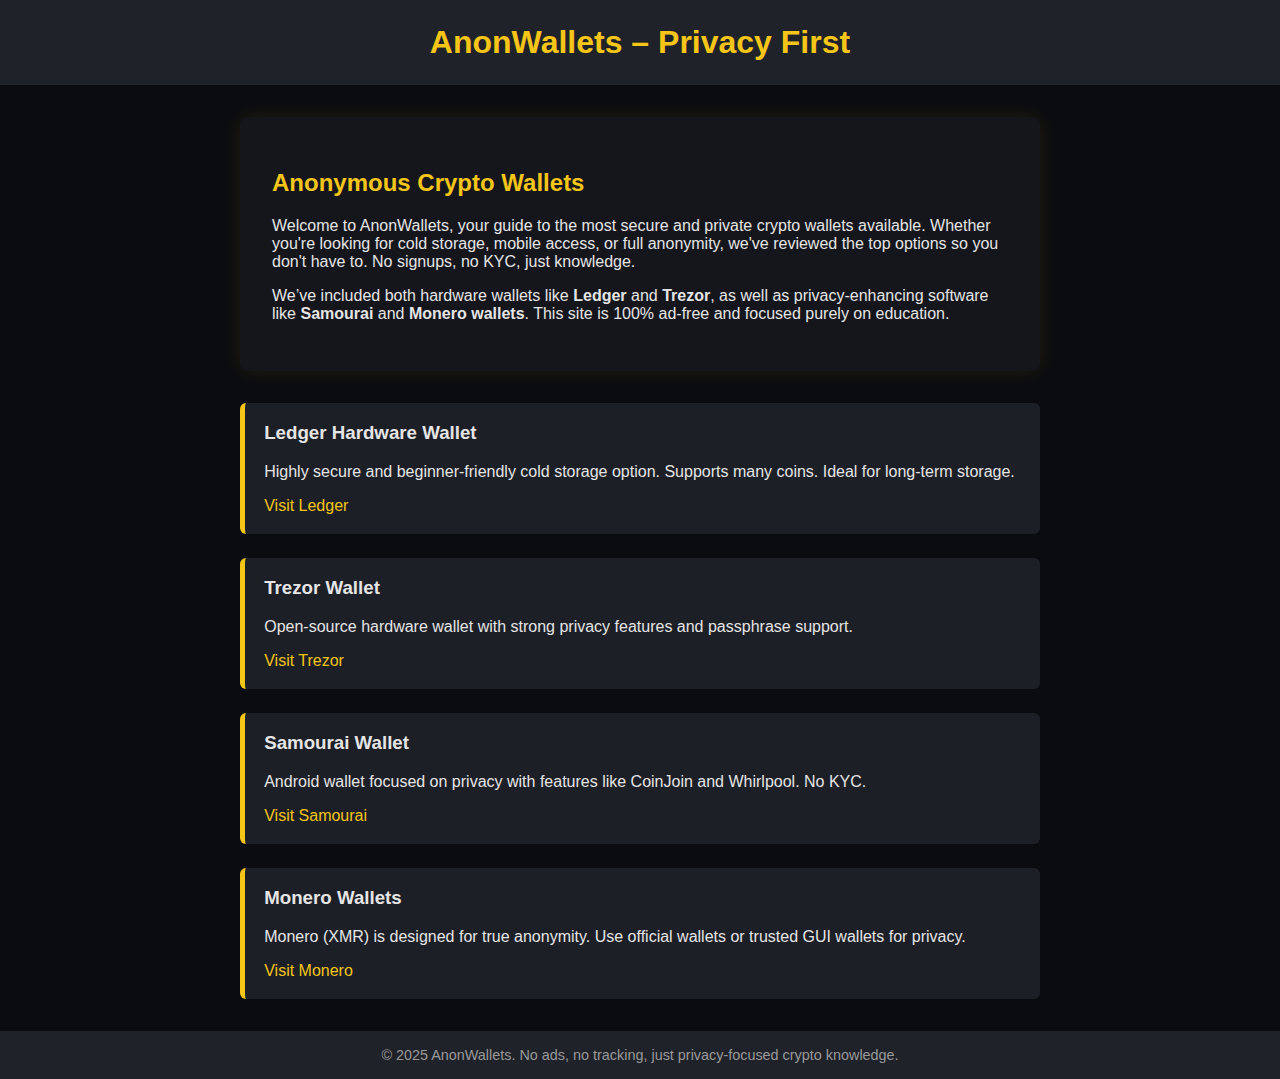
==== index.html @ 2bb1e430 "Update index.html" ====
<!DOCTYPE html>
<html lang="en">
<head>
  <meta charset="UTF-8" />
  <meta name="viewport" content="width=device-width, initial-scale=1.0" />
  <meta name="description" content="Explore the best anonymous crypto wallets for privacy and security. No KYC. No signups. Just secure storage." />
  <title>AnonWallets – Private Crypto Wallets</title>
  <link rel="icon" href="/favicon.ico" />
  <style>
    body {
      margin: 0;
      font-family: 'Segoe UI', sans-serif;
      background-color: #0b0c10;
      color: #e5e5e5;
    }

    header {
      background-color: #1f2229;
      padding: 1.5rem;
      text-align: center;
    }

    header h1 {
      color: #f5c518;
      font-size: 2rem;
      margin: 0;
    }

    main {
      padding: 2rem;
      max-width: 800px;
      margin: auto;
    }

    section.intro {
      background-color: #14161c;
      border-radius: 8px;
      padding: 2rem;
      margin-bottom: 2rem;
      box-shadow: 0 0 20px rgba(245, 197, 24, 0.1);
    }

    .intro h2 {
      color: #f5c518;
    }

    .wallets {
      display: grid;
      grid-template-columns: 1fr;
      gap: 1.5rem;
    }

    .wallet-card {
      background: #1c1f26;
      border-left: 5px solid #f5c518;
      padding: 1.2rem;
      border-radius: 6px;
      transition: transform 0.2s;
    }

    .wallet-card:hover {
      transform: translateY(-3px);
    }

    .wallet-card h3 {
      margin-top: 0;
      color: #e5e5e5;
    }

    .wallet-card a {
      color: #f5c518;
      text-decoration: none;
    }

    footer {
      text-align: center;
      padding: 1rem;
      background-color: #1f2229;
      color: #999;
      font-size: 0.9rem;
    }
  </style>
  <script type="application/ld+json">
    {
      "@context": "https://schema.org",
      "@type": "WebSite",
      "name": "AnonWallets",
      "url": "https://anonwallets.vercel.app",
      "description": "Explore the best anonymous crypto wallets for privacy and security. No KYC. No signups. Just secure storage.",
      "publisher": {
        "@type": "Organization",
        "name": "AnonWallets"
      }
    }
  </script>
</head>
<body>
  <header>
    <h1>AnonWallets – Privacy First</h1>
  </header>

  <main>
    <section class="intro">
      <h2>Anonymous Crypto Wallets</h2>
      <p>Welcome to AnonWallets, your guide to the most secure and private crypto wallets available. Whether you're looking for cold storage, mobile access, or full anonymity, we've reviewed the top options so you don't have to. No signups, no KYC, just knowledge.</p>
      <p>We’ve included both hardware wallets like <strong>Ledger</strong> and <strong>Trezor</strong>, as well as privacy-enhancing software like <strong>Samourai</strong> and <strong>Monero wallets</strong>. This site is 100% ad-free and focused purely on education.</p>
    </section>

    <section class="wallets">
      <div class="wallet-card">
        <h3>Ledger Hardware Wallet</h3>
        <p>Highly secure and beginner-friendly cold storage option. Supports many coins. Ideal for long-term storage.</p>
        <a href="https://shop.ledger.com/?r=4b01c2ac4e5e" target="_blank">Visit Ledger</a>
      </div>

      <div class="wallet-card">
        <h3>Trezor Wallet</h3>
        <p>Open-source hardware wallet with strong privacy features and passphrase support.</p>
        <a href="https://affil.trezor.io/aff_c?offer_id=239&aff_id=35816" target="_blank">Visit Trezor</a>
      </div>

      <div class="wallet-card">
        <h3>Samourai Wallet</h3>
        <p>Android wallet focused on privacy with features like CoinJoin and Whirlpool. No KYC.</p>
        <a href="https://samouraiwallet.com/" target="_blank">Visit Samourai</a>
      </div>

      <div class="wallet-card">
        <h3>Monero Wallets</h3>
        <p>Monero (XMR) is designed for true anonymity. Use official wallets or trusted GUI wallets for privacy.</p>
        <a href="https://www.getmonero.org/downloads/" target="_blank">Visit Monero</a>
      </div>
    </section>
  </main>

  <footer>
    &copy; 2025 AnonWallets. No ads, no tracking, just privacy-focused crypto knowledge.
  </footer>
</body>
</html>
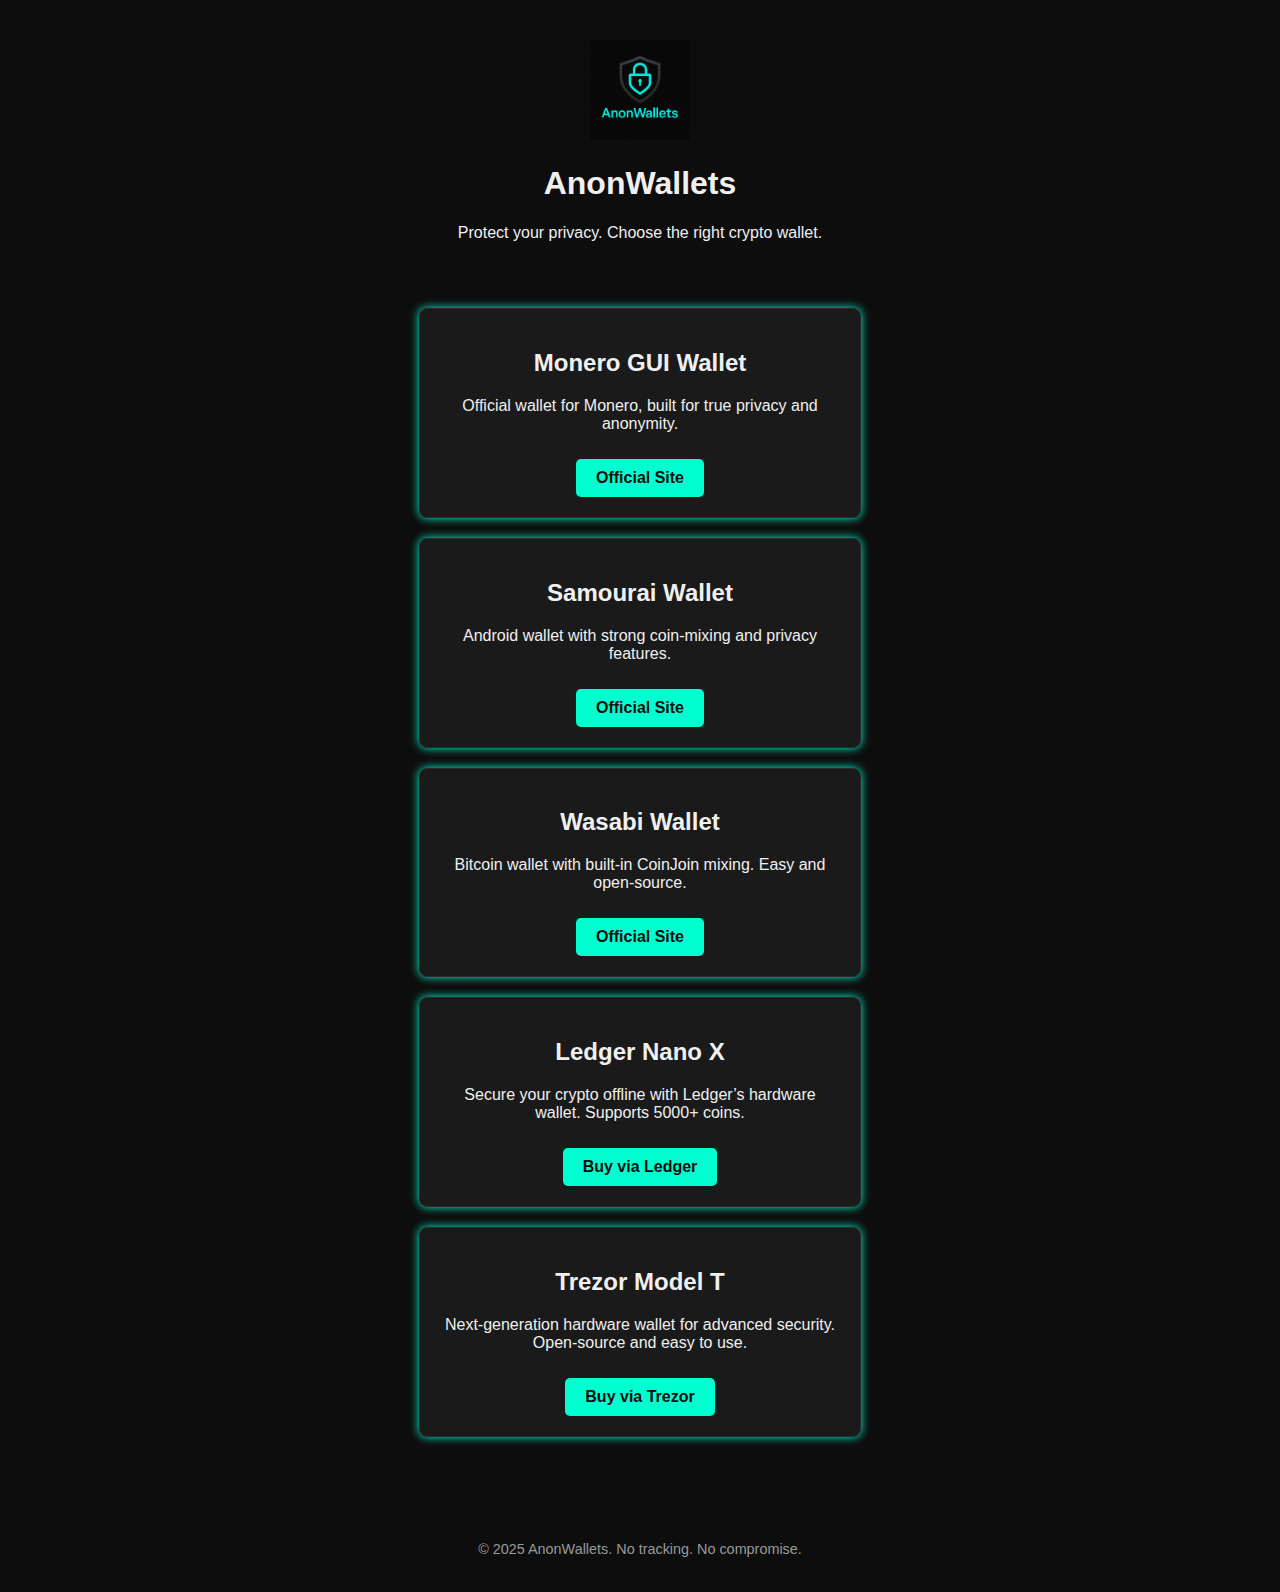
==== commit 3dd2ab8e: "Add files via upload" ====
--- a/index.html
+++ b/index.html
@@ -2,139 +2,67 @@
 <html lang="en">
 <head>
   <meta charset="UTF-8" />
-  <meta name="viewport" content="width=device-width, initial-scale=1.0" />
-  <meta name="description" content="Explore the best anonymous crypto wallets for privacy and security. No KYC. No signups. Just secure storage." />
-  <title>AnonWallets – Private Crypto Wallets</title>
-  <link rel="icon" href="/favicon.ico" />
-  <style>
-    body {
-      margin: 0;
-      font-family: 'Segoe UI', sans-serif;
-      background-color: #0b0c10;
-      color: #e5e5e5;
-    }
+  <meta name="viewport" content="width=device-width, initial-scale=1.0"/>
+  <title>AnonWallets - Private Crypto Wallets</title>
+  <meta name="description" content="Explore anonymous and privacy-focused crypto wallets. Find the best tools for secure, trace-free transactions.">
 
-    header {
-      background-color: #1f2229;
-      padding: 1.5rem;
-      text-align: center;
-    }
+  <!-- Open Graph metadata -->
+  <meta property="og:title" content="AnonWallets - Private Crypto Wallets">
+  <meta property="og:description" content="Top privacy wallets for crypto users who care about anonymity and security.">
+  <meta property="og:image" content="https://anonwallets.vercel.app/logo.png">
+  <meta property="og:url" content="https://anonwallets.vercel.app">
+  <meta property="og:type" content="website">
 
-    header h1 {
-      color: #f5c518;
-      font-size: 2rem;
-      margin: 0;
-    }
+  <!-- Twitter Card metadata -->
+  <meta name="twitter:card" content="summary_large_image">
+  <meta name="twitter:title" content="AnonWallets - Private Crypto Wallets">
+  <meta name="twitter:description" content="Top privacy wallets for crypto users who care about anonymity and security.">
+  <meta name="twitter:image" content="https://anonwallets.vercel.app/logo.png">
 
-    main {
-      padding: 2rem;
-      max-width: 800px;
-      margin: auto;
-    }
-
-    section.intro {
-      background-color: #14161c;
-      border-radius: 8px;
-      padding: 2rem;
-      margin-bottom: 2rem;
-      box-shadow: 0 0 20px rgba(245, 197, 24, 0.1);
-    }
-
-    .intro h2 {
-      color: #f5c518;
-    }
-
-    .wallets {
-      display: grid;
-      grid-template-columns: 1fr;
-      gap: 1.5rem;
-    }
-
-    .wallet-card {
-      background: #1c1f26;
-      border-left: 5px solid #f5c518;
-      padding: 1.2rem;
-      border-radius: 6px;
-      transition: transform 0.2s;
-    }
-
-    .wallet-card:hover {
-      transform: translateY(-3px);
-    }
-
-    .wallet-card h3 {
-      margin-top: 0;
-      color: #e5e5e5;
-    }
-
-    .wallet-card a {
-      color: #f5c518;
-      text-decoration: none;
-    }
-
-    footer {
-      text-align: center;
-      padding: 1rem;
-      background-color: #1f2229;
-      color: #999;
-      font-size: 0.9rem;
-    }
-  </style>
-  <script type="application/ld+json">
-    {
-      "@context": "https://schema.org",
-      "@type": "WebSite",
-      "name": "AnonWallets",
-      "url": "https://anonwallets.vercel.app",
-      "description": "Explore the best anonymous crypto wallets for privacy and security. No KYC. No signups. Just secure storage.",
-      "publisher": {
-        "@type": "Organization",
-        "name": "AnonWallets"
-      }
-    }
-  </script>
+  <link rel="stylesheet" href="styles.css" />
+  <link rel="icon" href="https://anonwallets.vercel.app/logo.png" type="image/png" />
 </head>
 <body>
   <header>
-    <h1>AnonWallets – Privacy First</h1>
+    <img src="anonwallets-logo.png" alt="AnonWallets Logo" class="logo" />
+    <h1>AnonWallets</h1>
+    <p>Protect your privacy. Choose the right crypto wallet.</p>
   </header>
 
-  <main>
-    <section class="intro">
-      <h2>Anonymous Crypto Wallets</h2>
-      <p>Welcome to AnonWallets, your guide to the most secure and private crypto wallets available. Whether you're looking for cold storage, mobile access, or full anonymity, we've reviewed the top options so you don't have to. No signups, no KYC, just knowledge.</p>
-      <p>We’ve included both hardware wallets like <strong>Ledger</strong> and <strong>Trezor</strong>, as well as privacy-enhancing software like <strong>Samourai</strong> and <strong>Monero wallets</strong>. This site is 100% ad-free and focused purely on education.</p>
-    </section>
+  <section class="wallets">
+    <div class="wallet-card">
+      <h2>Monero GUI Wallet</h2>
+      <p>Official wallet for Monero, built for true privacy and anonymity.</p>
+      <a href="https://www.getmonero.org/downloads/" class="btn" target="_blank">Official Site</a>
+    </div>
 
-    <section class="wallets">
-      <div class="wallet-card">
-        <h3>Ledger Hardware Wallet</h3>
-        <p>Highly secure and beginner-friendly cold storage option. Supports many coins. Ideal for long-term storage.</p>
-        <a href="https://shop.ledger.com/?r=4b01c2ac4e5e" target="_blank">Visit Ledger</a>
-      </div>
+    <div class="wallet-card">
+      <h2>Samourai Wallet</h2>
+      <p>Android wallet with strong coin-mixing and privacy features.</p>
+      <a href="https://samouraiwallet.com/" class="btn" target="_blank">Official Site</a>
+    </div>
 
-      <div class="wallet-card">
-        <h3>Trezor Wallet</h3>
-        <p>Open-source hardware wallet with strong privacy features and passphrase support.</p>
-        <a href="https://affil.trezor.io/aff_c?offer_id=239&aff_id=35816" target="_blank">Visit Trezor</a>
-      </div>
+    <div class="wallet-card">
+      <h2>Wasabi Wallet</h2>
+      <p>Bitcoin wallet with built-in CoinJoin mixing. Easy and open-source.</p>
+      <a href="https://www.wasabiwallet.io/" class="btn" target="_blank">Official Site</a>
+    </div>
 
-      <div class="wallet-card">
-        <h3>Samourai Wallet</h3>
-        <p>Android wallet focused on privacy with features like CoinJoin and Whirlpool. No KYC.</p>
-        <a href="https://samouraiwallet.com/" target="_blank">Visit Samourai</a>
-      </div>
-
-      <div class="wallet-card">
-        <h3>Monero Wallets</h3>
-        <p>Monero (XMR) is designed for true anonymity. Use official wallets or trusted GUI wallets for privacy.</p>
-        <a href="https://www.getmonero.org/downloads/" target="_blank">Visit Monero</a>
-      </div>
-    </section>
-  </main>
+    <div class="wallet-card">
+      <h2>Ledger Nano X</h2>
+      <p>Secure your crypto offline with Ledger’s hardware wallet. Supports 5000+ coins.</p>
+      <a href="https://shop.ledger.com/?r=23c3e3baff0d" class="btn" target="_blank">Buy via Ledger</a>
+    </div>
+  
+    <div class="wallet-card">
+      <h2>Trezor Model T</h2>
+      <p>Next-generation hardware wallet for advanced security. Open-source and easy to use.</p>
+      <a href="https://affil.trezor.io/aff_c?offer_id=239&aff_id=35816" class="btn" target="_blank">Buy via Trezor</a>
+    </div>
+  </section>
 
   <footer>
-    &copy; 2025 AnonWallets. No ads, no tracking, just privacy-focused crypto knowledge.
+    <p>&copy; 2025 AnonWallets. No tracking. No compromise.</p>
   </footer>
 </body>
 </html>
--- a/styles.css
+++ b/styles.css
@@ -0,0 +1,47 @@
+
+body {
+  margin: 0;
+  font-family: 'Arial', sans-serif;
+  background-color: #0d0d0d;
+  color: #f0f0f0;
+  text-align: center;
+}
+.logo {
+  width: 100px;
+  margin-top: 20px;
+}
+header {
+  padding: 20px;
+}
+.wallets {
+  display: flex;
+  flex-direction: column;
+  align-items: center;
+  padding: 20px;
+}
+.wallet-card {
+  background-color: #1a1a1a;
+  border: 1px solid #2a2a2a;
+  border-radius: 8px;
+  padding: 20px;
+  margin: 10px;
+  width: 90%;
+  max-width: 400px;
+  box-shadow: 0 0 10px #00ffd0;
+}
+.btn {
+  display: inline-block;
+  margin-top: 10px;
+  padding: 10px 20px;
+  color: #0d0d0d;
+  background-color: #00ffd0;
+  text-decoration: none;
+  border-radius: 5px;
+  font-weight: bold;
+}
+footer {
+  margin-top: 40px;
+  padding: 20px;
+  font-size: 0.9em;
+  color: #999;
+}
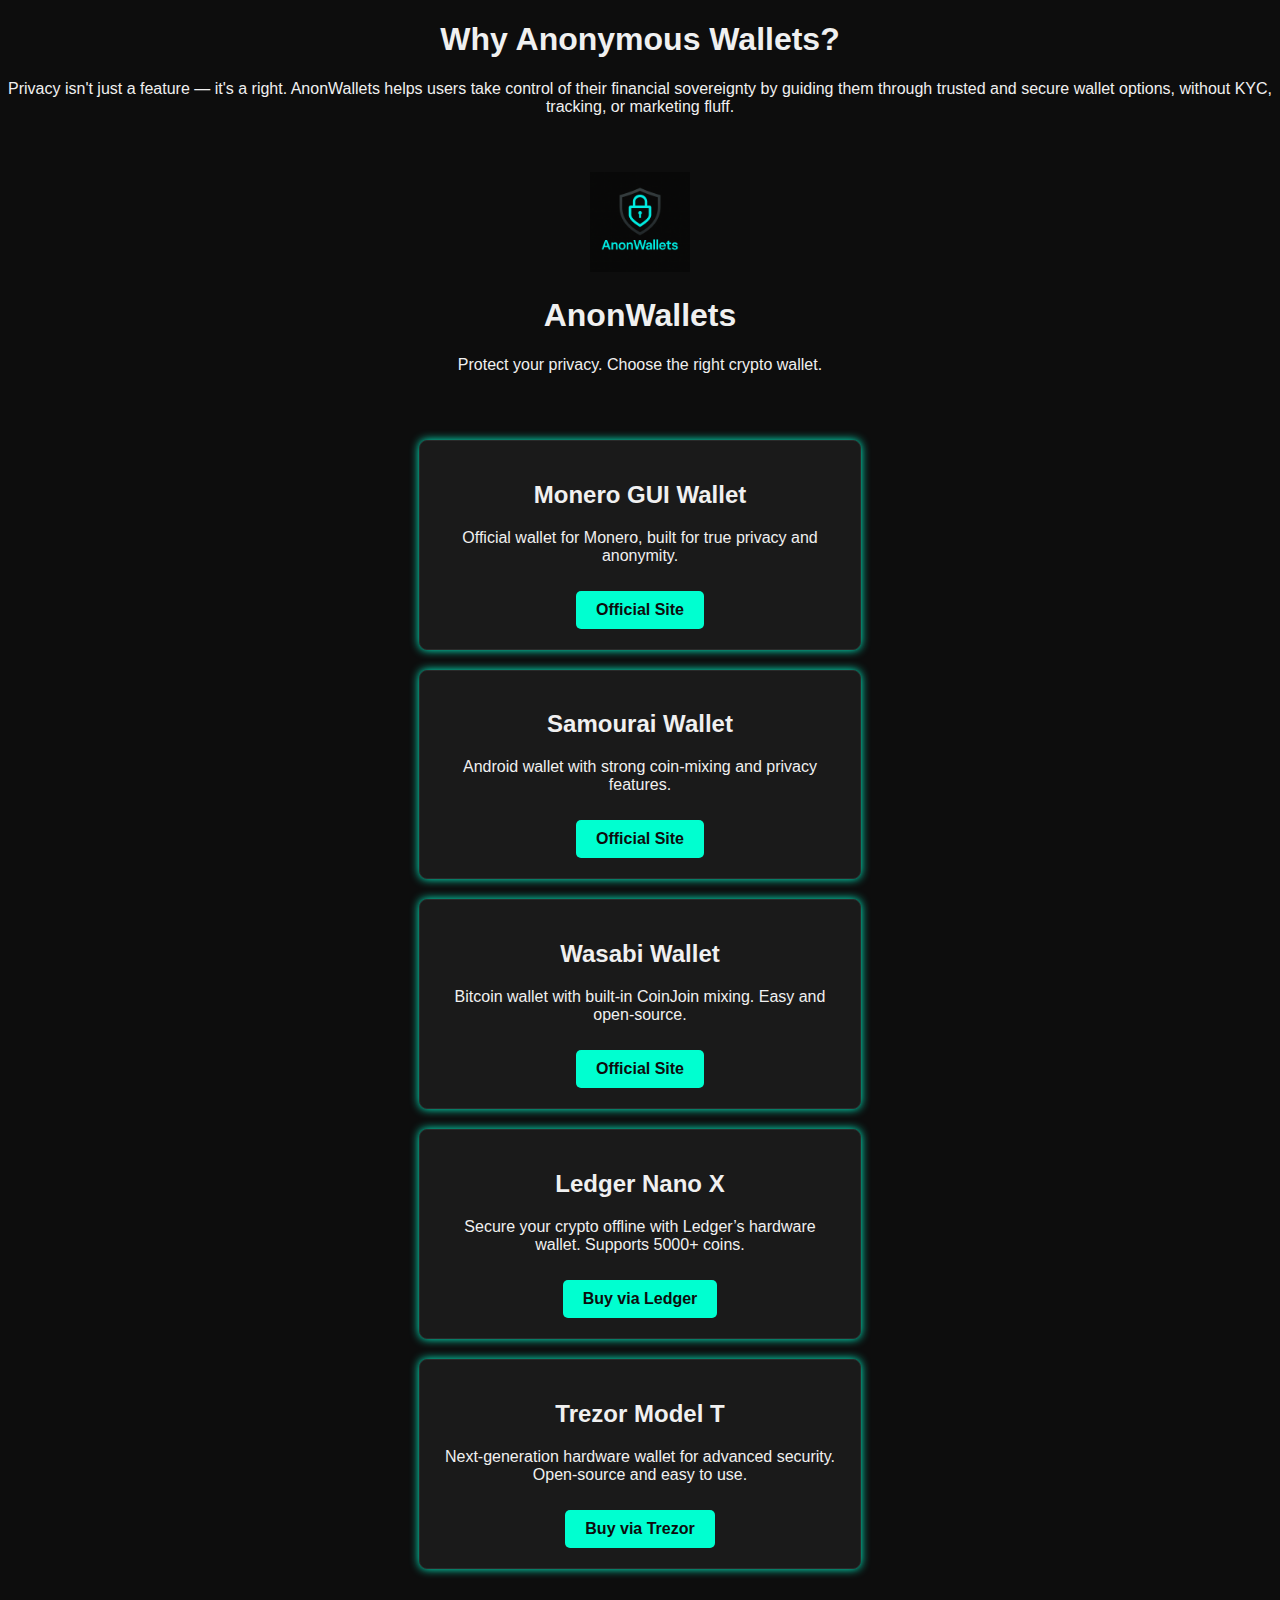
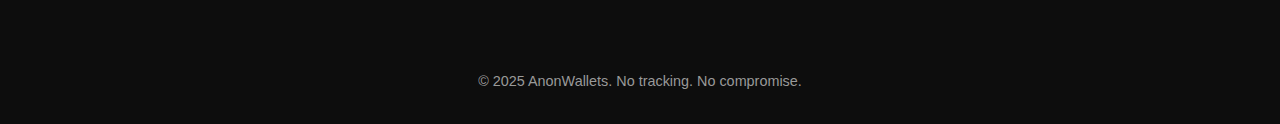
==== commit c29f5c15: "Add files via upload" ====
--- a/index.html
+++ b/index.html
@@ -1,6 +1,11 @@
 <!DOCTYPE html>
 <html lang="en">
 <head>
+    <meta property="og:title" content="AnonWallets – Private Crypto Wallets">
+    <meta property="og:description" content="Top privacy wallets for crypto users who care about anonymity and security.">
+    <meta property="og:image" content="anonwallets-preview.png">
+    <meta name="twitter:card" content="summary_large_image">
+    <meta name="twitter:image" content="anonwallets-preview.png">
   <meta charset="UTF-8" />
   <meta name="viewport" content="width=device-width, initial-scale=1.0"/>
   <title>AnonWallets - Private Crypto Wallets</title>
@@ -23,6 +28,10 @@
   <link rel="icon" href="https://anonwallets.vercel.app/logo.png" type="image/png" />
 </head>
 <body>
+    <section class="intro-section">
+      <h1>Why Anonymous Wallets?</h1>
+      <p>Privacy isn't just a feature — it's a right. AnonWallets helps users take control of their financial sovereignty by guiding them through trusted and secure wallet options, without KYC, tracking, or marketing fluff.</p>
+    </section>
   <header>
     <img src="anonwallets-logo.png" alt="AnonWallets Logo" class="logo" />
     <h1>AnonWallets</h1>
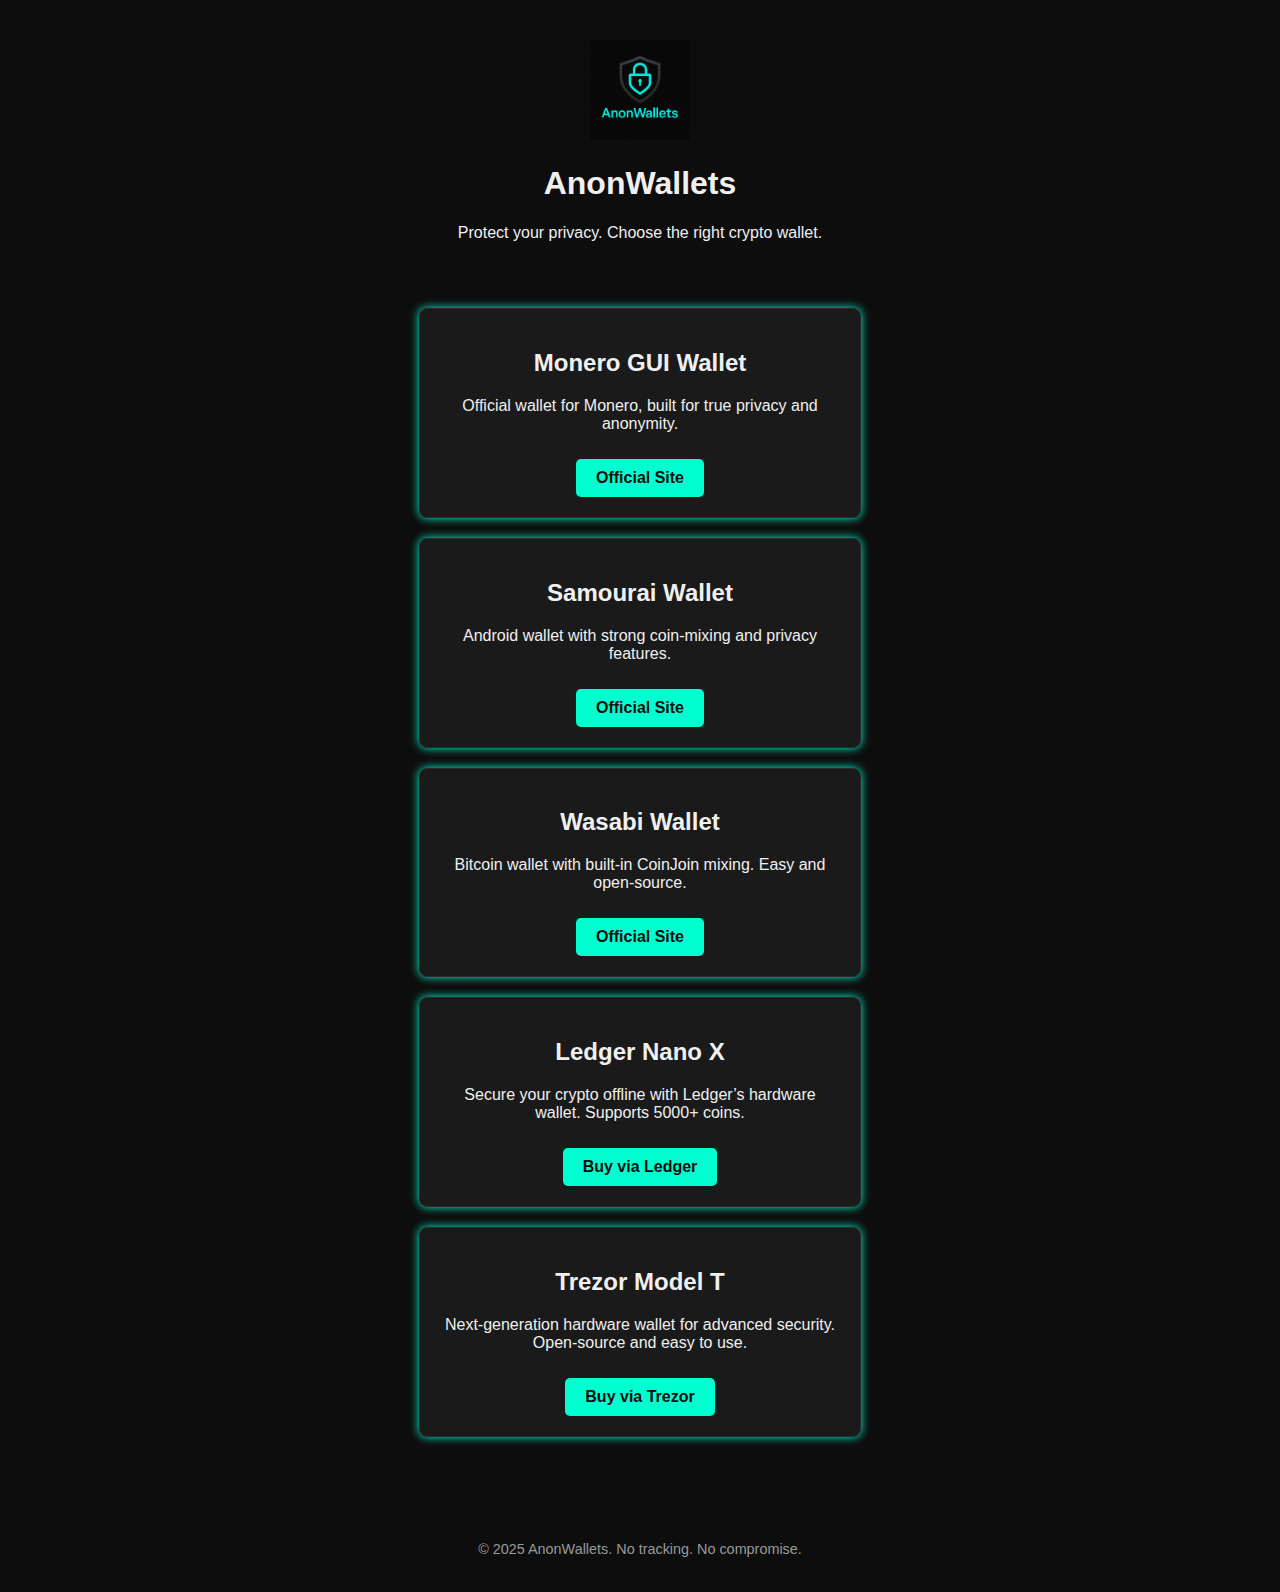
==== commit 1bd88a71: "Add files via upload" ====
--- a/index.html
+++ b/index.html
@@ -1,11 +1,6 @@
 <!DOCTYPE html>
 <html lang="en">
 <head>
-    <meta property="og:title" content="AnonWallets – Private Crypto Wallets">
-    <meta property="og:description" content="Top privacy wallets for crypto users who care about anonymity and security.">
-    <meta property="og:image" content="anonwallets-preview.png">
-    <meta name="twitter:card" content="summary_large_image">
-    <meta name="twitter:image" content="anonwallets-preview.png">
   <meta charset="UTF-8" />
   <meta name="viewport" content="width=device-width, initial-scale=1.0"/>
   <title>AnonWallets - Private Crypto Wallets</title>
@@ -27,11 +22,7 @@
   <link rel="stylesheet" href="styles.css" />
   <link rel="icon" href="https://anonwallets.vercel.app/logo.png" type="image/png" />
 </head>
-<body>
-    <section class="intro-section">
-      <h1>Why Anonymous Wallets?</h1>
-      <p>Privacy isn't just a feature — it's a right. AnonWallets helps users take control of their financial sovereignty by guiding them through trusted and secure wallet options, without KYC, tracking, or marketing fluff.</p>
-    </section>
+<body class="fade-in">
   <header>
     <img src="anonwallets-logo.png" alt="AnonWallets Logo" class="logo" />
     <h1>AnonWallets</h1>
@@ -75,3 +66,9 @@
   </footer>
 </body>
 </html>
+
+<script>
+  document.addEventListener("DOMContentLoaded", function () {
+    document.body.classList.add("fade-in");
+  });
+</script>
--- a/styles.css
+++ b/styles.css
@@ -45,3 +45,13 @@
   font-size: 0.9em;
   color: #999;
 }
+
+
+/* Animoitu siirtymä sivun latauksessa */
+body {
+  opacity: 0;
+  transition: opacity 0.8s ease-in-out;
+}
+body.fade-in {
+  opacity: 1;
+}
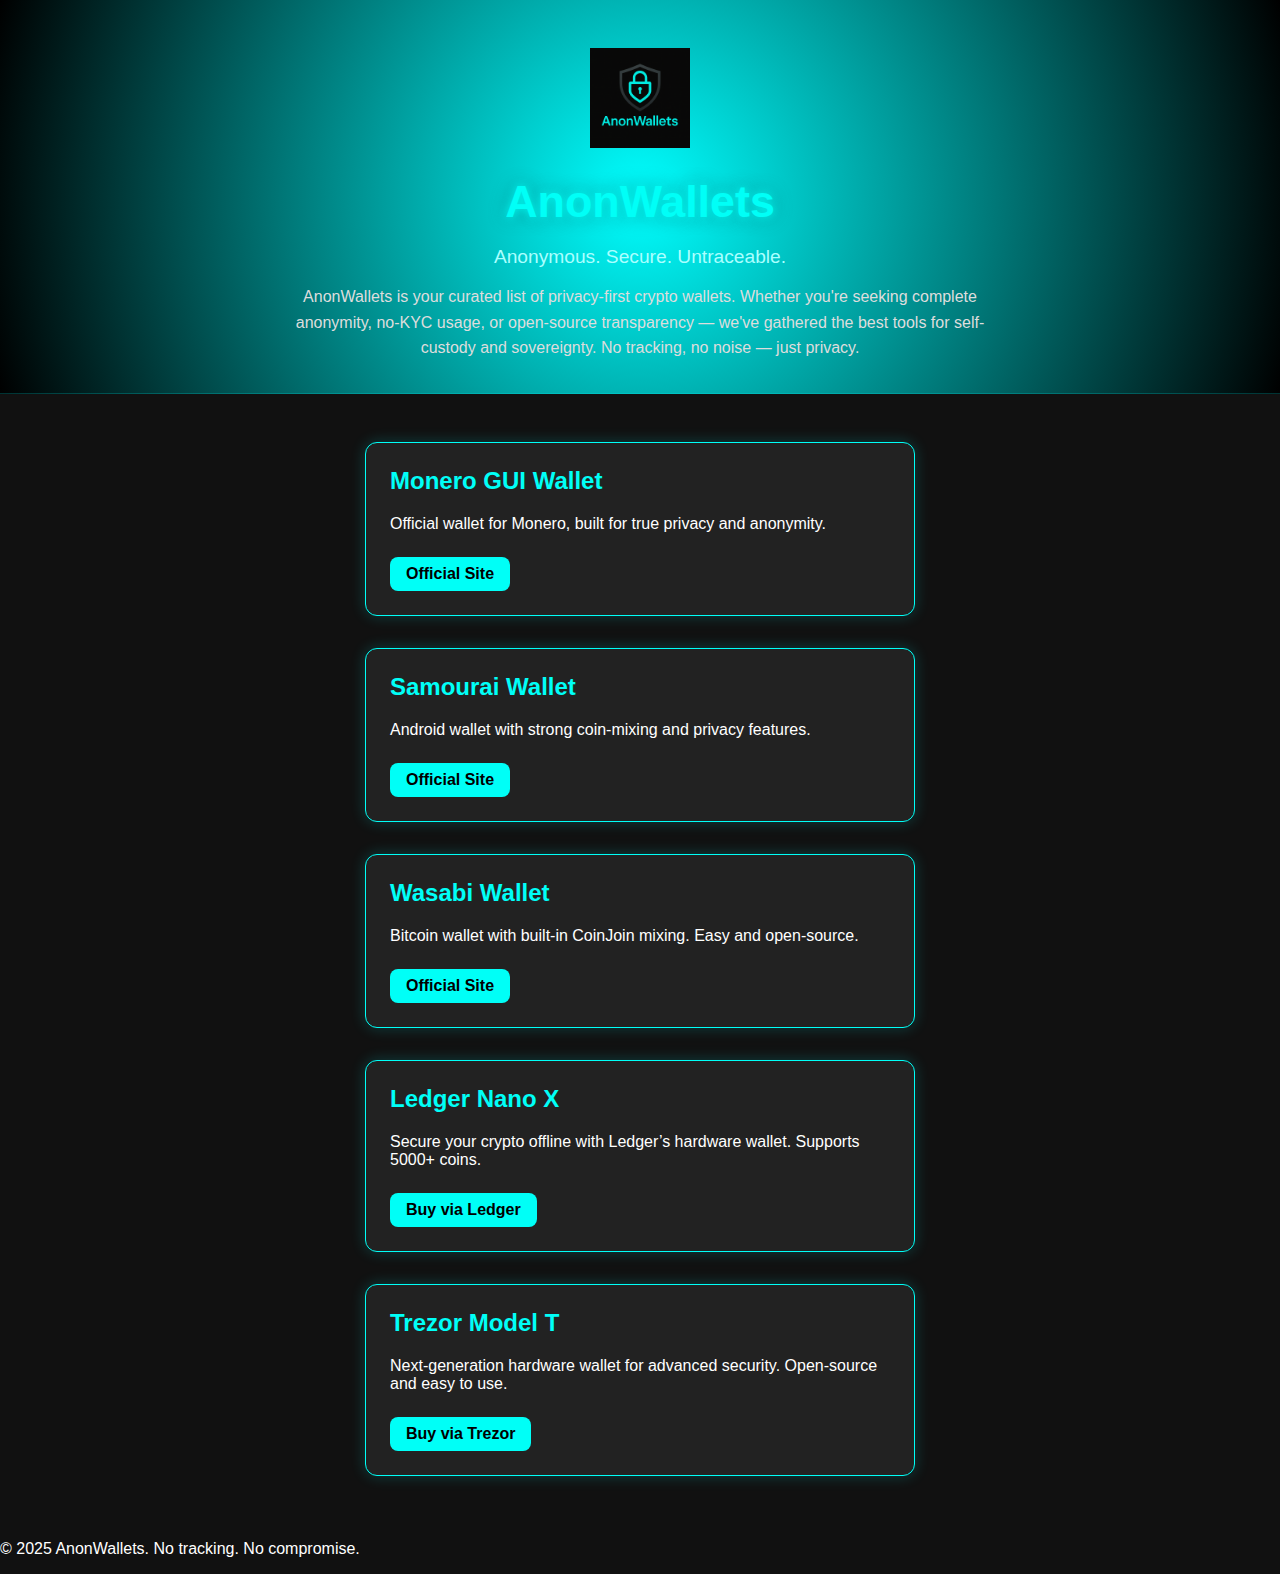
==== commit 882adab0: "Add files via upload" ====
--- a/index.html
+++ b/index.html
@@ -1,3 +1,4 @@
+
 <!DOCTYPE html>
 <html lang="en">
 <head>
@@ -23,10 +24,15 @@
   <link rel="icon" href="https://anonwallets.vercel.app/logo.png" type="image/png" />
 </head>
 <body class="fade-in">
-  <header>
+  <header class="glow-header">
     <img src="anonwallets-logo.png" alt="AnonWallets Logo" class="logo" />
     <h1>AnonWallets</h1>
-    <p>Protect your privacy. Choose the right crypto wallet.</p>
+    <p class="tagline">Anonymous. Secure. Untraceable.</p>
+    <div class="intro-message">
+      <p>
+        AnonWallets is your curated list of privacy-first crypto wallets. Whether you're seeking complete anonymity, no-KYC usage, or open-source transparency — we've gathered the best tools for self-custody and sovereignty. No tracking, no noise — just privacy.
+      </p>
+    </div>
   </header>
 
   <section class="wallets">
--- a/styles.css
+++ b/styles.css
@@ -1,57 +1,100 @@
 
 body {
+  background-color: #111;
+  font-family: 'Arial', sans-serif;
   margin: 0;
-  font-family: 'Arial', sans-serif;
-  background-color: #0d0d0d;
-  color: #f0f0f0;
+  padding: 0;
+  color: #fff;
+}
+
+.fade-in {
+  animation: fadeIn 1s ease-in-out;
+}
+
+@keyframes fadeIn {
+  from { opacity: 0; }
+  to { opacity: 1; }
+}
+
+.logo {
+  max-width: 100px;
+  margin-bottom: 1rem;
+}
+
+header {
   text-align: center;
 }
-.logo {
-  width: 100px;
-  margin-top: 20px;
-}
-header {
-  padding: 20px;
-}
+
 .wallets {
   display: flex;
   flex-direction: column;
   align-items: center;
-  padding: 20px;
+  padding: 2rem 1rem;
 }
+
 .wallet-card {
-  background-color: #1a1a1a;
-  border: 1px solid #2a2a2a;
+  background-color: #222;
+  border-radius: 12px;
+  padding: 1.5rem;
+  margin: 1rem;
+  width: 90%;
+  max-width: 500px;
+  box-shadow: 0 0 15px rgba(0, 255, 255, 0.2);
+  border: 1px solid #00fff7;
+}
+
+.wallet-card h2 {
+  margin-top: 0;
+  color: #00fff7;
+}
+
+.wallet-card .btn {
+  background-color: #00fff7;
+  color: #000;
+  padding: 0.5rem 1rem;
   border-radius: 8px;
-  padding: 20px;
-  margin: 10px;
-  width: 90%;
-  max-width: 400px;
-  box-shadow: 0 0 10px #00ffd0;
-}
-.btn {
   display: inline-block;
-  margin-top: 10px;
-  padding: 10px 20px;
-  color: #0d0d0d;
-  background-color: #00ffd0;
+  margin-top: 0.5rem;
   text-decoration: none;
-  border-radius: 5px;
   font-weight: bold;
 }
-footer {
-  margin-top: 40px;
-  padding: 20px;
-  font-size: 0.9em;
-  color: #999;
+
+/* Glowing intro style */
+.glow-header {
+  text-align: center;
+  padding: 3rem 1rem 2rem;
+  background: radial-gradient(circle at center, #0ff 0%, #000 100%);
+  border-bottom: 1px solid rgba(0,255,255,0.2);
+  animation: glowPulse 8s ease-in-out infinite;
 }
 
+.glow-header h1 {
+  font-size: 2.8rem;
+  color: #00fff7;
+  text-shadow: 0 0 10px #00fff7, 0 0 20px #008b8b;
+  margin: 0.5rem 0;
+}
 
-/* Animoitu siirtymä sivun latauksessa */
-body {
-  opacity: 0;
-  transition: opacity 0.8s ease-in-out;
+.glow-header .tagline {
+  color: #aaffff;
+  font-weight: 500;
+  font-size: 1.2rem;
+  margin-bottom: 1rem;
 }
-body.fade-in {
-  opacity: 1;
+
+.glow-header .intro-message p {
+  color: #dddddd;
+  max-width: 700px;
+  margin: 0 auto;
+  font-size: 1rem;
+  line-height: 1.6;
 }
+
+@keyframes glowPulse {
+  0%, 100% {
+    box-shadow: 0 0 20px rgba(0, 255, 255, 0.4);
+  }
+  50% {
+    box-shadow: 0 0 40px rgba(0, 255, 255, 0.7);
+  }
+}
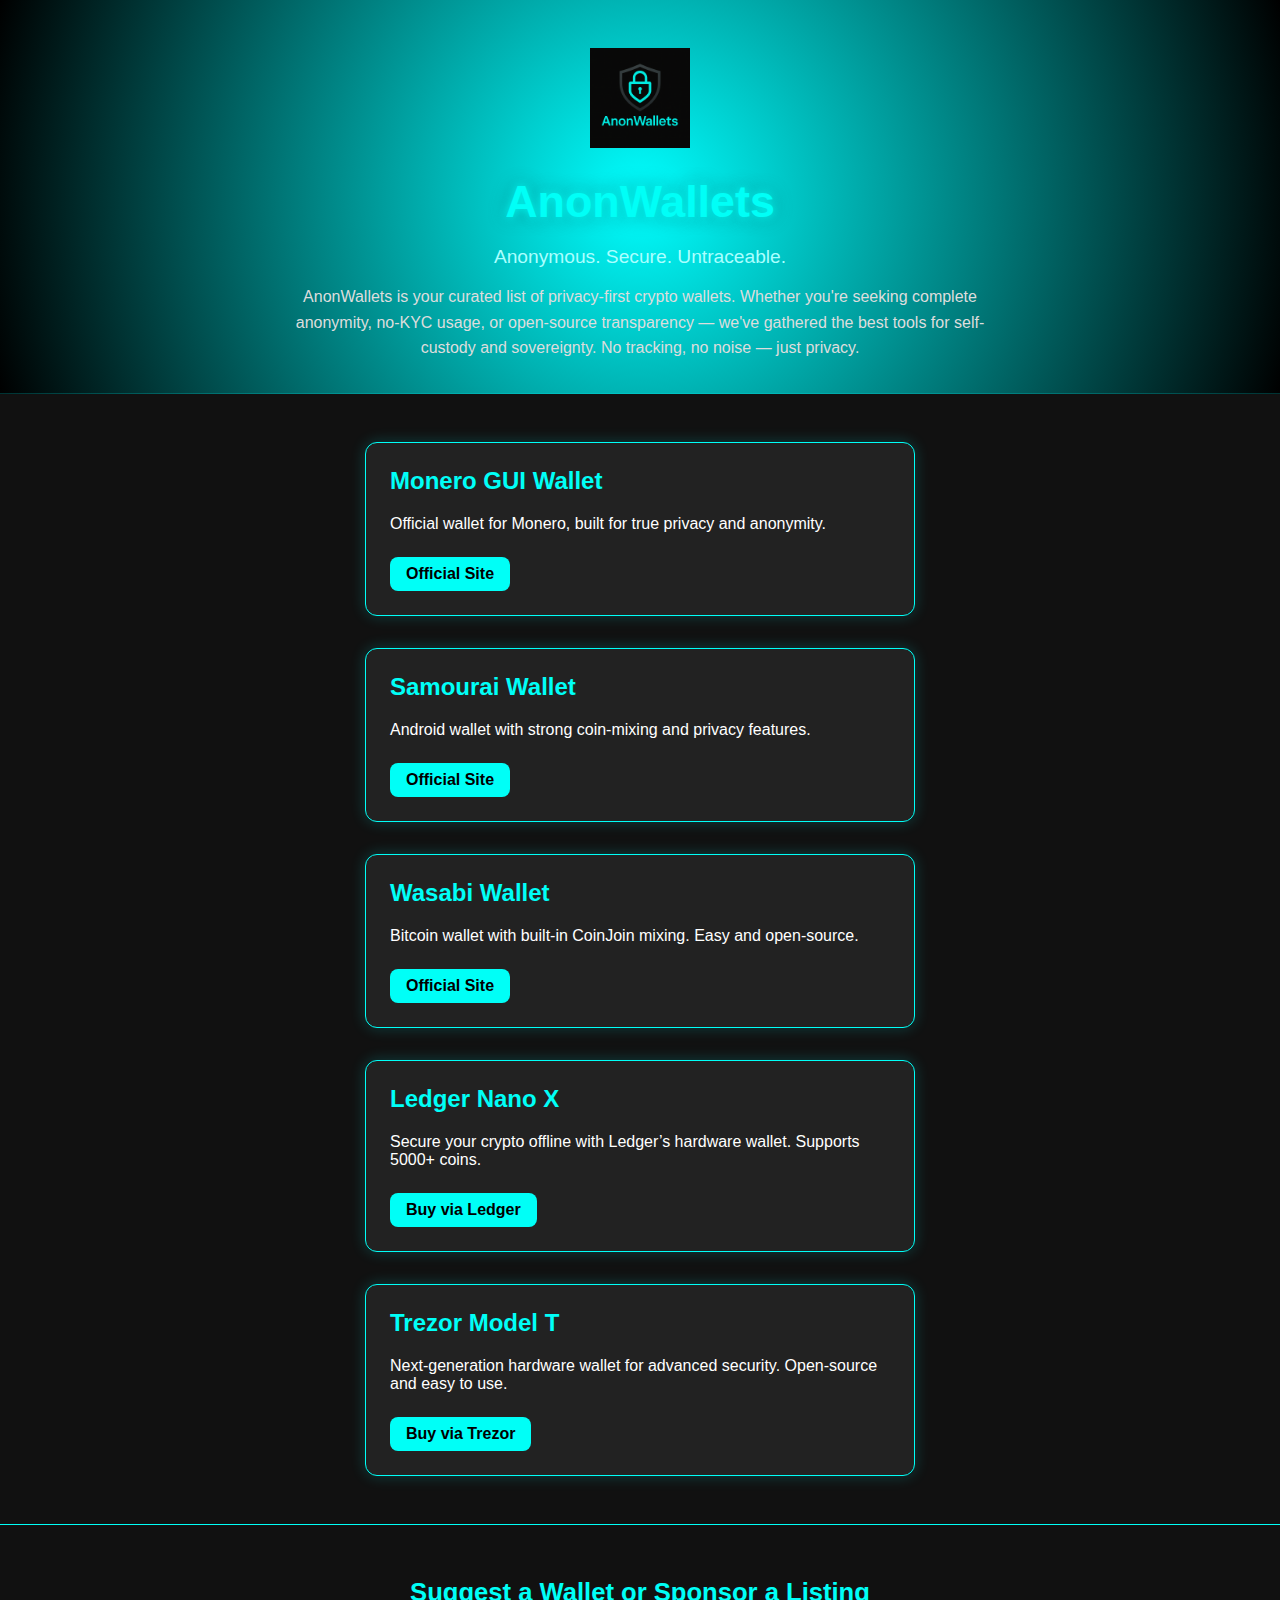
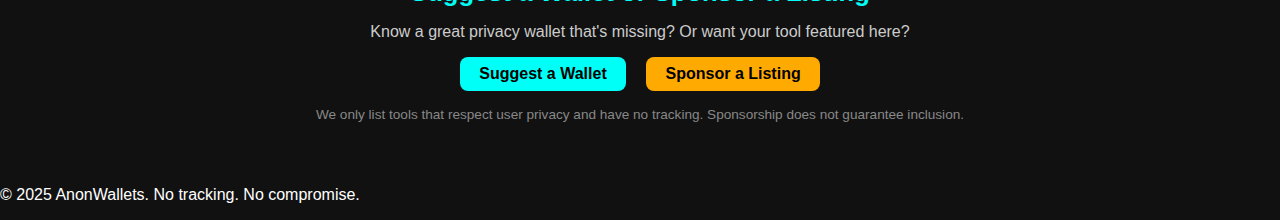
==== commit 32e70e26: "Add files via upload" ====
--- a/index.html
+++ b/index.html
@@ -1,4 +1,3 @@
-
 <!DOCTYPE html>
 <html lang="en">
 <head>
@@ -6,22 +5,7 @@
   <meta name="viewport" content="width=device-width, initial-scale=1.0"/>
   <title>AnonWallets - Private Crypto Wallets</title>
   <meta name="description" content="Explore anonymous and privacy-focused crypto wallets. Find the best tools for secure, trace-free transactions.">
-
-  <!-- Open Graph metadata -->
-  <meta property="og:title" content="AnonWallets - Private Crypto Wallets">
-  <meta property="og:description" content="Top privacy wallets for crypto users who care about anonymity and security.">
-  <meta property="og:image" content="https://anonwallets.vercel.app/logo.png">
-  <meta property="og:url" content="https://anonwallets.vercel.app">
-  <meta property="og:type" content="website">
-
-  <!-- Twitter Card metadata -->
-  <meta name="twitter:card" content="summary_large_image">
-  <meta name="twitter:title" content="AnonWallets - Private Crypto Wallets">
-  <meta name="twitter:description" content="Top privacy wallets for crypto users who care about anonymity and security.">
-  <meta name="twitter:image" content="https://anonwallets.vercel.app/logo.png">
-
   <link rel="stylesheet" href="styles.css" />
-  <link rel="icon" href="https://anonwallets.vercel.app/logo.png" type="image/png" />
 </head>
 <body class="fade-in">
   <header class="glow-header">
@@ -36,45 +20,25 @@
   </header>
 
   <section class="wallets">
-    <div class="wallet-card">
-      <h2>Monero GUI Wallet</h2>
-      <p>Official wallet for Monero, built for true privacy and anonymity.</p>
-      <a href="https://www.getmonero.org/downloads/" class="btn" target="_blank">Official Site</a>
+    <div class="wallet-card"><h2>Monero GUI Wallet</h2><p>Official wallet for Monero, built for true privacy and anonymity.</p><a href="https://www.getmonero.org/downloads/" class="btn" target="_blank">Official Site</a></div>
+    <div class="wallet-card"><h2>Samourai Wallet</h2><p>Android wallet with strong coin-mixing and privacy features.</p><a href="https://samouraiwallet.com/" class="btn" target="_blank">Official Site</a></div>
+    <div class="wallet-card"><h2>Wasabi Wallet</h2><p>Bitcoin wallet with built-in CoinJoin mixing. Easy and open-source.</p><a href="https://www.wasabiwallet.io/" class="btn" target="_blank">Official Site</a></div>
+    <div class="wallet-card"><h2>Ledger Nano X</h2><p>Secure your crypto offline with Ledger’s hardware wallet. Supports 5000+ coins.</p><a href="https://shop.ledger.com/?r=23c3e3baff0d" class="btn" target="_blank">Buy via Ledger</a></div>
+    <div class="wallet-card"><h2>Trezor Model T</h2><p>Next-generation hardware wallet for advanced security. Open-source and easy to use.</p><a href="https://affil.trezor.io/aff_c?offer_id=239&aff_id=35816" class="btn" target="_blank">Buy via Trezor</a></div>
+  </section>
+
+  <section class="sponsor-suggestion">
+    <h2>Suggest a Wallet or Sponsor a Listing</h2>
+    <p>Know a great privacy wallet that's missing? Or want your tool featured here?</p>
+    <div class="sponsor-actions">
+      <a href="mailto:admin@anonwallets.vercel.app?subject=Wallet Suggestion" class="btn">Suggest a Wallet</a>
+      <a href="mailto:admin@anonwallets.vercel.app?subject=Sponsor Listing Inquiry" class="btn sponsor">Sponsor a Listing</a>
     </div>
-
-    <div class="wallet-card">
-      <h2>Samourai Wallet</h2>
-      <p>Android wallet with strong coin-mixing and privacy features.</p>
-      <a href="https://samouraiwallet.com/" class="btn" target="_blank">Official Site</a>
-    </div>
-
-    <div class="wallet-card">
-      <h2>Wasabi Wallet</h2>
-      <p>Bitcoin wallet with built-in CoinJoin mixing. Easy and open-source.</p>
-      <a href="https://www.wasabiwallet.io/" class="btn" target="_blank">Official Site</a>
-    </div>
-
-    <div class="wallet-card">
-      <h2>Ledger Nano X</h2>
-      <p>Secure your crypto offline with Ledger’s hardware wallet. Supports 5000+ coins.</p>
-      <a href="https://shop.ledger.com/?r=23c3e3baff0d" class="btn" target="_blank">Buy via Ledger</a>
-    </div>
-  
-    <div class="wallet-card">
-      <h2>Trezor Model T</h2>
-      <p>Next-generation hardware wallet for advanced security. Open-source and easy to use.</p>
-      <a href="https://affil.trezor.io/aff_c?offer_id=239&aff_id=35816" class="btn" target="_blank">Buy via Trezor</a>
-    </div>
+    <p class="disclaimer">We only list tools that respect user privacy and have no tracking. Sponsorship does not guarantee inclusion.</p>
   </section>
 
   <footer>
     <p>&copy; 2025 AnonWallets. No tracking. No compromise.</p>
   </footer>
 </body>
-</html>
-
-<script>
-  document.addEventListener("DOMContentLoaded", function () {
-    document.body.classList.add("fade-in");
-  });
-</script>
+</html>--- a/styles.css
+++ b/styles.css
@@ -10,28 +10,22 @@
 .fade-in {
   animation: fadeIn 1s ease-in-out;
 }
-
 @keyframes fadeIn {
-  from { opacity: 0; }
-  to { opacity: 1; }
+  from { opacity: 0; } to { opacity: 1; }
 }
-
 .logo {
   max-width: 100px;
   margin-bottom: 1rem;
 }
-
 header {
   text-align: center;
 }
-
 .wallets {
   display: flex;
   flex-direction: column;
   align-items: center;
   padding: 2rem 1rem;
 }
-
 .wallet-card {
   background-color: #222;
   border-radius: 12px;
@@ -42,12 +36,10 @@
   box-shadow: 0 0 15px rgba(0, 255, 255, 0.2);
   border: 1px solid #00fff7;
 }
-
 .wallet-card h2 {
   margin-top: 0;
   color: #00fff7;
 }
-
 .wallet-card .btn {
   background-color: #00fff7;
   color: #000;
@@ -58,7 +50,6 @@
   text-decoration: none;
   font-weight: bold;
 }
-
 /* Glowing intro style */
 .glow-header {
   text-align: center;
@@ -67,21 +58,18 @@
   border-bottom: 1px solid rgba(0,255,255,0.2);
   animation: glowPulse 8s ease-in-out infinite;
 }
-
 .glow-header h1 {
   font-size: 2.8rem;
   color: #00fff7;
   text-shadow: 0 0 10px #00fff7, 0 0 20px #008b8b;
   margin: 0.5rem 0;
 }
-
 .glow-header .tagline {
   color: #aaffff;
   font-weight: 500;
   font-size: 1.2rem;
   margin-bottom: 1rem;
 }
-
 .glow-header .intro-message p {
   color: #dddddd;
   max-width: 700px;
@@ -89,12 +77,46 @@
   font-size: 1rem;
   line-height: 1.6;
 }
-
 @keyframes glowPulse {
-  0%, 100% {
-    box-shadow: 0 0 20px rgba(0, 255, 255, 0.4);
-  }
-  50% {
-    box-shadow: 0 0 40px rgba(0, 255, 255, 0.7);
-  }
+  0%, 100% { box-shadow: 0 0 20px rgba(0, 255, 255, 0.4); }
+  50% { box-shadow: 0 0 40px rgba(0, 255, 255, 0.7); }
 }
+/* Sponsor section */
+.sponsor-suggestion {
+  background-color: #111;
+  border-top: 1px solid #00fff7;
+  padding: 2rem 1rem;
+  text-align: center;
+}
+.sponsor-suggestion h2 {
+  color: #00fff7;
+  font-size: 1.6rem;
+  margin-bottom: 0.5rem;
+}
+.sponsor-suggestion p {
+  color: #ccc;
+  font-size: 1rem;
+  margin-bottom: 1rem;
+}
+.sponsor-actions {
+  margin-bottom: 1rem;
+}
+.sponsor-actions .btn {
+  background-color: #00fff7;
+  color: #000;
+  padding: 0.5rem 1.2rem;
+  border-radius: 8px;
+  text-decoration: none;
+  font-weight: bold;
+  margin: 0 0.5rem;
+  display: inline-block;
+}
+.sponsor-actions .btn.sponsor {
+  background-color: #ffaa00;
+  color: #000;
+}
+.sponsor-suggestion .disclaimer {
+  font-size: 0.85rem;
+  color: #888;
+  margin-top: 1rem;
+}
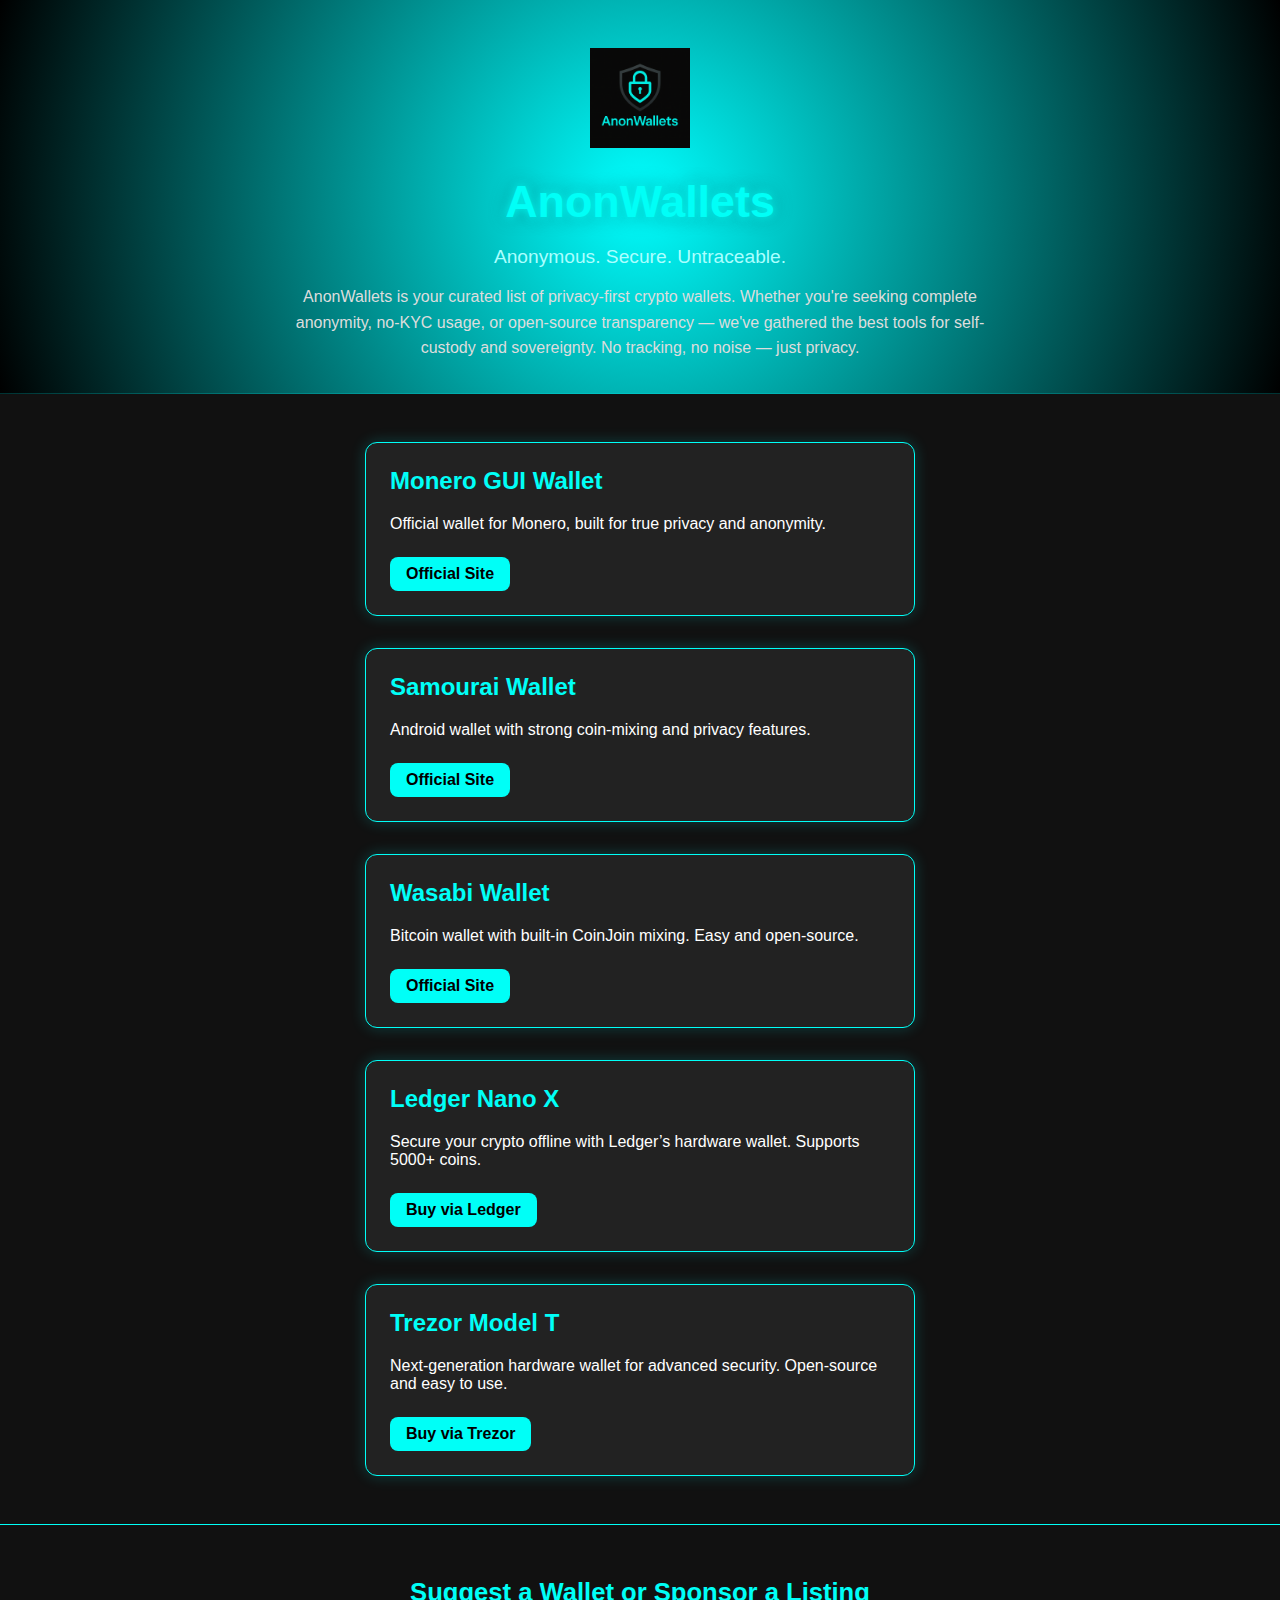
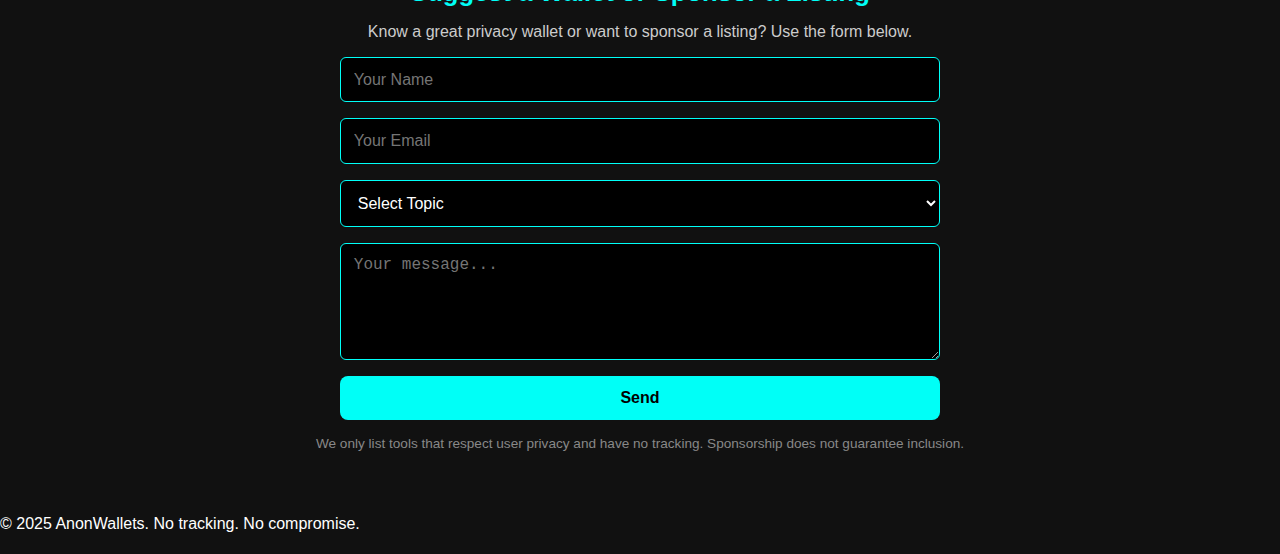
==== commit d466d78c: "Add files via upload" ====
--- a/index.html
+++ b/index.html
@@ -1,3 +1,4 @@
+
 <!DOCTYPE html>
 <html lang="en">
 <head>
@@ -29,11 +30,18 @@
 
   <section class="sponsor-suggestion">
     <h2>Suggest a Wallet or Sponsor a Listing</h2>
-    <p>Know a great privacy wallet that's missing? Or want your tool featured here?</p>
-    <div class="sponsor-actions">
-      <a href="mailto:admin@anonwallets.vercel.app?subject=Wallet Suggestion" class="btn">Suggest a Wallet</a>
-      <a href="mailto:admin@anonwallets.vercel.app?subject=Sponsor Listing Inquiry" class="btn sponsor">Sponsor a Listing</a>
-    </div>
+    <p>Know a great privacy wallet or want to sponsor a listing? Use the form below.</p>
+    <form action="https://formspree.io/f/your-form-id" method="POST" class="contact-form">
+      <input type="text" name="name" placeholder="Your Name" required>
+      <input type="email" name="_replyto" placeholder="Your Email" required>
+      <select name="type" required>
+        <option value="">Select Topic</option>
+        <option value="suggestion">Suggest a Wallet</option>
+        <option value="sponsorship">Sponsor a Listing</option>
+      </select>
+      <textarea name="message" placeholder="Your message..." rows="5" required></textarea>
+      <button type="submit">Send</button>
+    </form>
     <p class="disclaimer">We only list tools that respect user privacy and have no tracking. Sponsorship does not guarantee inclusion.</p>
   </section>
 
@@ -41,4 +49,4 @@
     <p>&copy; 2025 AnonWallets. No tracking. No compromise.</p>
   </footer>
 </body>
-</html>+</html>
--- a/styles.css
+++ b/styles.css
@@ -50,6 +50,7 @@
   text-decoration: none;
   font-weight: bold;
 }
+
 /* Glowing intro style */
 .glow-header {
   text-align: center;
@@ -81,6 +82,7 @@
   0%, 100% { box-shadow: 0 0 20px rgba(0, 255, 255, 0.4); }
   50% { box-shadow: 0 0 40px rgba(0, 255, 255, 0.7); }
 }
+
 /* Sponsor section */
 .sponsor-suggestion {
   background-color: #111;
@@ -98,25 +100,42 @@
   font-size: 1rem;
   margin-bottom: 1rem;
 }
-.sponsor-actions {
-  margin-bottom: 1rem;
-}
-.sponsor-actions .btn {
-  background-color: #00fff7;
-  color: #000;
-  padding: 0.5rem 1.2rem;
-  border-radius: 8px;
-  text-decoration: none;
-  font-weight: bold;
-  margin: 0 0.5rem;
-  display: inline-block;
-}
-.sponsor-actions .btn.sponsor {
-  background-color: #ffaa00;
-  color: #000;
-}
 .sponsor-suggestion .disclaimer {
   font-size: 0.85rem;
   color: #888;
   margin-top: 1rem;
 }
+.contact-form {
+  max-width: 600px;
+  margin: 0 auto;
+  display: flex;
+  flex-direction: column;
+  gap: 1rem;
+}
+.contact-form input,
+.contact-form select,
+.contact-form textarea {
+  padding: 0.8rem;
+  border-radius: 6px;
+  border: 1px solid #00fff7;
+  background-color: #000;
+  color: #fff;
+  font-size: 1rem;
+}
+.contact-form textarea {
+  resize: vertical;
+}
+.contact-form button {
+  background-color: #00fff7;
+  color: #000;
+  padding: 0.8rem 1.2rem;
+  border: none;
+  border-radius: 8px;
+  font-weight: bold;
+  font-size: 1rem;
+  cursor: pointer;
+  transition: background 0.3s ease;
+}
+.contact-form button:hover {
+  background-color: #00e0dd;
+}
